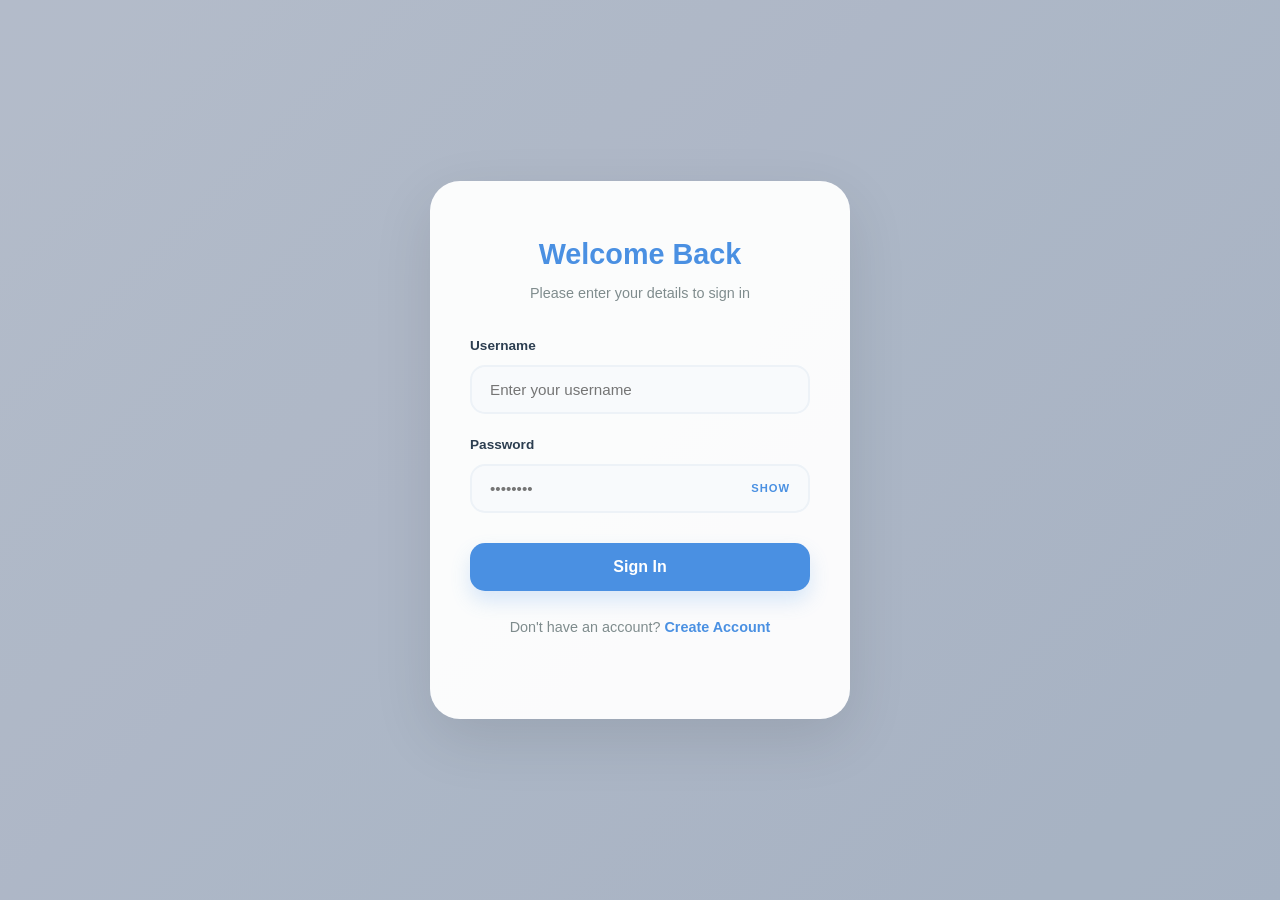
==== index.html @ c8a6bf91 "updte" ====
<!DOCTYPE html>
<html lang="en">
<head>
    <meta charset="UTF-8">
    <meta name="viewport" content="width=device-width, initial-scale=1.0">
    <title>EnglishSpace | Level Up Your English</title>
    <link rel="stylesheet" href="style.css">
    <link href="https://fonts.googleapis.com/css2?family=Poppins:wght@300;400;600;800&display=swap" rel="stylesheet">
    
    <script>
        // Logic remains the same, redirecting if not logged in
        if (localStorage.getItem("sudahLogin") !== "true") {
            window.location.href = "login.html";
        }
    </script>
</head>
<body>
    <nav>
        <a href="index.html" class="logo">EnglishSpace</a>
        <div class="nav-links">
            <a href="index.html" class="active">Home</a>
            <a href="lessons.html">Materials</a>
            <a href="dashboard.html">Quiz</a>
            <a href="about.html">About</a>
            <a href="profile.html">Profile(<span id="nav-user">Guest</span>)</a>
            <a href="#" onclick="logout()" style="color: #e74c3c; font-weight: bold;">Log Out</a>
        </div>
    </nav>

    <header class="hero-container">
        <div class="video-background">
            <video autoplay muted loop playsinline id="hero-video">
                <source src="6281210-uhd_3840_2160_24fps.mp4" type="video/mp4">
                Your browser does not support the video tag.
            </video>
        </div>
        <div class="video-overlay"></div>
        <div class="hero-content">     
            <h1>Level Up Your English</h1>
            <p>The ultimate interactive platform to master English in a fun and modern way.</p>
            <a href="dashboard.html" class="btn-main">Start Learning Now</a>
        </div>
    </header>

    <section class="container section-wrapper">
        <h2 style="color: var(--primary-blue); text-align: center; margin-bottom: 3rem;">Why EnglishSpace?</h2>
        <div class="grid">
            <div class="card" style="text-align: center;">
                <span class="card-icon-large">🚀</span>
                <h3 style="color: var(--pastel-green);">Fast Results</h3>
                <p>Bite-sized lessons designed to fit your school schedule. Learn something new in just 5 minutes.</p>
            </div>
            <div class="card" style="text-align: center;">
                <span class="card-icon-large">🎮</span>
                <h3 style="color: var(--primary-blue);">Interactive Quizzes</h3>
                <p>Test your skills with 3 difficulty levels and earn your rank as an English Pro.</p>
            </div>
            <div class="card" style="text-align: center;">
                <span class="card-icon-large">🎯</span>
                <h3 style="color: #f39c12;">Student-Focused</h3>
                <p>Forget boring textbooks. We focus on how English is actually spoken in the real world.</p>
            </div>
        </div>
    </section>

    <section class="container section-wrapper">
        <h2 style="color: var(--primary-blue); text-align: center;">Your Path to Mastery</h2>
        <p style="text-align: center; margin-bottom: 3rem; color: gray;">Follow these missions to become an English expert.</p>
        
        <div class="grid" style="text-align: left; gap: 30px;">
            <div class="path-step" style="display: flex; align-items: center; gap: 20px;">
                <span style="font-size: 3rem;">📖</span>
                <div>
                    <h3 style="color: var(--text-dark);">1. Explore Materials</h3>
                    <p>Visit the Materials page to learn the latest grammar and cool idioms.</p>
                </div>
            </div>
            <div class="path-step" style="display: flex; align-items: center; gap: 20px;">
                <span style="font-size: 3rem;">📝</span>
                <div>
                    <h3 style="color: var(--text-dark);">2. Take the Challenge</h3>
                    <p>Complete our 3-level quizzes. Each level will push your limits.</p>
                </div>
            </div>
            <div class="path-step" style="display: flex; align-items: center; gap: 20px;">
                <span style="font-size: 3rem;">🏆</span>
                <div>
                    <h3 style="color: var(--text-dark);">3. Check Your Rank</h3>
                    <p>Check the Dashboard to see if you are a Beginner, Intermediate, or Pro.</p>
                </div>
            </div>
        </div>
    </section>

    <section class="container" style="background: linear-gradient(rgba(74, 144, 226, 0.9), rgba(74, 144, 226, 0.9)); color: white; border-radius: 30px; margin-bottom: 50px; text-align: center; padding: 60px 20px;">
        <h2 style="color: white; font-size: 2.5rem; margin-bottom: 1rem;">Ready to Start Your Journey?</h2>
        <p style="font-size: 1.2rem; margin-bottom: 2rem;">Join thousands of students improving their English skills every day.</p>
        <a href="dashboard.html" class="btn-main" style="background: white; color: var(--primary-blue); font-size: 1.1rem; padding: 15px 40px; border-radius: 30px; font-weight: bold; text-decoration: none;">Open Dashboard</a>
    </section>

    <section class="container" style="text-align: center; margin-bottom: 50px;">
        <div style="background: white; padding: 15px 30px; border-radius: 20px; display: inline-block; box-shadow: 0 4px 15px rgba(0,0,0,0.05);">
            <p style="color: gray; font-size: 0.9rem; margin: 0;">
                🌐 Total Visitors: 
                <span id="visitor-count" style="font-weight: bold; color: var(--primary-blue); font-size: 1.2rem;">...</span>
            </p>
        </div>
    </section>

    <footer style="text-align: center; padding: 40px; color: gray; font-size: 0.9rem; background-color: #ffffff; border-radius: 50px 50px 0 0;">
        <p>&copy; 2026 EnglishSpace Learning Platform. All rights reserved.</p>
    </footer>

    <script>
        // 1. Update Username from LocalStorage
        document.addEventListener('DOMContentLoaded', () => {
            const savedData = JSON.parse(localStorage.getItem('userProfile'));
            if (savedData && savedData.name) {
                document.getElementById('nav-user').innerText = savedData.name;
            }
            // Fetch visitor count
            getVisitors();
        });

        // 2. Logout Function
        function logout() {
            if(confirm("Are you sure you want to log out?")) {
                localStorage.removeItem("sudahLogin");
                window.location.href = "login.html";
            }
        }

        // 3. Visitor Counter API
        async function getVisitors() {
            try {
                const namespace = "englishspace-fadil-2026-v1";
                const key = "home";
                
                const response = await fetch(`https://api.counterapi.dev/v1/${namespace}/${key}/up`);
                const data = await response.json();
                
                document.getElementById('visitor-count').innerText = data.count.toLocaleString();
            } catch (error) {
                console.error("Failed to fetch visitor data:", error);
                document.getElementById('visitor-count').innerText = "Online";
            }
        }
    </script>
</body>
</html>
---- style.css ----
/* =========================================
   VARIABLES & RESET
   ========================================= */
:root {
    --primary-blue: #4a90e2;
    --light-blue: #ebf3ff;
    --pastel-green: #50e3c2;
    --text-dark: #2c3e50;
    --white: #ffffff;
    --transition: all 0.3s ease;
}

* {
    margin: 0;
    padding: 0;
    box-sizing: border-box;
    font-family: 'Segoe UI', Tahoma, Geneva, Verdana, sans-serif;
}

body {
    background-color: var(--light-blue);
    color: var(--text-dark);
    line-height: 1.6;
    overflow-x: hidden;
}
/* Warna standar link navigasi */
.nav-links a {
    text-decoration: none;
    color: #333; /* Warna hitam abu-abu */
    font-weight: 500;
    transition: 0.3s;
}

/* Warna saat link di-hover */
.nav-links a:hover {
    color: #4a90e2;
}

/* Warna dan ketebalan khusus untuk halaman yang SEDANG DIBUKA */
.nav-links a.active {
    color: #4a90e2 !important; /* Warna biru konsisten */
    font-weight: 800 !important;   /* Lebih tebal */
}

/* =========================================
   NAVIGATION
   ========================================= */
nav {
    display: flex;
    justify-content: space-between;
    align-items: center;
    padding: 15px 5%;
    background: var(--white);
    box-shadow: 0 2px 10px rgba(0,0,0,0.1);
    position: sticky;
    top: 0;
    z-index: 1000;
}

.logo {
    font-size: 1.5rem;
    font-weight: bold;
    color: var(--primary-blue);
    text-decoration: none;
}

.nav-links {
    display: flex;
    gap: 25px;
}

.nav-links a {
    text-decoration: none;
    color: var(--text-dark);
    font-weight: 600;
    transition: var(--transition);
}

.nav-links a:hover {
    color: var(--primary-blue);
}

/* =========================================
   HERO & HEADERS
   ========================================= */
.hero-img {
    max-width: 220px;
    width: 100%;
    height: auto;
    margin: 10px auto 1rem auto;
    display: block;
}

.container {
    padding: 60px 5%;
    max-width: 1200px;
    margin: auto;
    text-align: center;
}

.library-header {
    text-align: center;
    padding: 60px 20px !important;
    background: linear-gradient(135deg, var(--primary-blue), #6c5ce7);
    color: white;
    border-radius: 0 0 50px 50px;
    margin-bottom: 40px;
}

.library-header h1 {
    color: white !important;
    font-size: clamp(2rem, 8vw, 3.5rem);
}

h1 { 
    font-size: clamp(2rem, 5vw, 3rem); 
    margin-bottom: 1rem; 
    color: var(--primary-blue); 
}

/* =========================================
   HERO VIDEO BACKGROUND
   ========================================= */
.hero-container {
    position: relative;
    width: 100%;
    height: 80vh; /* Tinggi header 80% layar */
    display: flex;
    align-items: center;
    justify-content: center;
    overflow: hidden;
    color: white; /* Ubah teks jadi putih karena background biasanya gelap */
    border-radius: 0 0 50px 50px;
}

.video-background {
    position: absolute;
    top: 0;
    left: 0;
    width: 100%;
    height: 100%;
    z-index: -2;
}

#hero-video {
    width: 100%;
    height: 100%;
    object-fit: cover; /* Video akan memenuhi area tanpa gepeng */
}

/* Overlay biar teks nggak 'balapan' sama warna video */
.video-overlay {
    position: absolute;
    top: 0;
    left: 0;
    width: 100%;
    height: 100%;
    background: rgba(0, 0, 0, 0.4); /* Hitam transparan 40% */
    z-index: -1;
}

.hero-content {
    z-index: 1;
    text-align: center;
}

/* Pastikan judul Hero jadi Putih agar kontras */
.hero-content h1 {
    color: #ffffff !important;
    text-shadow: 2px 2px 10px rgba(0,0,0,0.5);
}

.hero-content p {
    color: #f0f0f0;
    font-weight: 500;
}

/* Penyesuaian Mobile */
@media (max-width: 768px) {
    .hero-container {
        height: 60vh;
    }
}

/* Styling Header dengan Media Background */
.video-header {
    position: relative;
    height: 350px; /* Sesuaikan tinggi header */
    display: flex;
    align-items: center;
    justify-content: center;
    overflow: hidden;
    background: none !important; /* Menghilangkan gradient lama */
    border-radius: 0 0 50px 50px;
}

.header-bg {
    position: absolute;
    top: 0;
    left: 0;
    width: 100%;
    height: 100%;
    z-index: -2;
}

.bg-content {
    width: 100%;
    height: 100%;
    object-fit: cover; /* Video/Gambar akan memenuhi area tanpa gepeng */
}

.header-overlay {
    position: absolute;
    top: 0;
    left: 0;
    width: 100%;
    height: 100%;
    background: rgba(0, 0, 0, 0.4); /* Overlay hitam transparan 40% */
    z-index: -1;
}

.header-text-content {
    z-index: 1;
    text-align: center;
    color: white;
}

.header-text-content h1 {
    font-size: 3rem;
    margin-bottom: 10px;
    color: white !important;
    text-shadow: 2px 2px 10px rgba(0,0,0,0.5);
}

.header-text-content p {
    font-size: 1.1rem;
}

/* Responsif Mobile */
@media (max-width: 768px) {
    .video-header {
        height: 250px;
    }
    .header-text-content h1 {
        font-size: 2rem;
    }
}

/* Styling Khusus Banner Dashboard dengan Media */
.video-banner {
    position: relative;
    overflow: hidden;
    min-height: 250px;
    display: flex;
    align-items: center;
    justify-content: center;
    background: none !important; /* Hapus gradient biru lama */
    border-radius: 30px;
    margin-bottom: 40px;
    box-shadow: 0 10px 20px rgba(0,0,0,0.15);
}

.banner-bg {
    position: absolute;
    top: 0;
    left: 0;
    width: 100%;
    height: 100%;
    z-index: -2;
}

.banner-overlay {
    position: absolute;
    top: 0;
    left: 0;
    width: 100%;
    height: 100%;
    background: rgba(44, 62, 80, 0.6); /* Overlay biru gelap agar teks Scholar menonjol */
    z-index: -1;
}

.banner-content {
    z-index: 1;
    text-align: center;
    color: white;
    width: 100%;
    padding: 20px;
}

.banner-content h1 {
    color: white !important;
    text-shadow: 2px 2px 8px rgba(0,0,0,0.4);
    margin-bottom: 5px;
}

.rank-display {
    background: rgba(255, 255, 255, 0.15);
    backdrop-filter: blur(8px); /* Efek kaca kekinian */
    border: 1px solid rgba(255, 255, 255, 0.3);
    padding: 15px 30px;
    border-radius: 20px;
    display: inline-block;
    margin-top: 15px;
}

#rank-text {
    font-size: 1.6rem;
    font-weight: 800;
    letter-spacing: 1px;
}
/* =========================================
   CARDS & GRID (PERBAIKAN UTAMA)
   ========================================= */
.grid {
    display: grid;
    grid-template-columns: repeat(auto-fit, minmax(280px, 1fr));
    gap: 25px;
    width: 90%;
    max-width: 1100px;
    margin: 40px auto;
}

.card {
    background: var(--white);
    padding: 30px 25px;
    border-radius: 25px;
    box-shadow: 0 10px 20px rgba(0,0,0,0.05);
    transition: var(--transition);
    border: 1px solid #f0f0f0;
    display: flex;
    flex-direction: column;
    align-items: center;
    text-align: center;
    height: auto; /* Biar kotak menyesuaikan isi */
    min-height: 250px; 
    gap: 15px; /* Jarak antar elemen di dalam card agar tidak jauh */
}

.card:hover { 
    transform: translateY(-10px);
    border-color: var(--primary-blue);
}

.card p {
    font-size: 0.95rem;
    margin-bottom: 5px;
}

.card-icon-large {
    font-size: 3.5rem;
    display: block;
}

/* =========================================
   BUTTONS (RESPONSIF)
   ========================================= */
.btn-main {
    display: inline-block;
    padding: 12px 30px;
    background: var(--primary-blue);
    color: white;
    border: none;
    border-radius: 30px;
    cursor: pointer;
    font-size: 1rem;
    font-weight: bold;
    transition: var(--transition);
    text-decoration: none;
    margin-top: auto; /* Dorong tombol ke bawah tapi tetap dekat teks */
    min-width: 180px;
}

.btn-main:hover {
    transform: translateY(-3px);
    box-shadow: 0 5px 15px rgba(74, 144, 226, 0.4);
}

/* =========================================
   DASHBOARD & QUIZ SPECIFIC
   ========================================= */
.status-banner {
    background: linear-gradient(135deg, var(--primary-blue), #6ab0ff);
    color: white;
    padding: 40px 20px;
    border-radius: 30px;
    margin-bottom: 30px;
    box-shadow: 0 10px 20px rgba(0,0,0,0.1);
    text-align: center;
}

.phase-card {
    border-top: 5px solid var(--primary-blue);
}

.quiz-option { 
    display: block; 
    width: 100%; 
    padding: 15px; 
    margin: 10px 0; 
    background: white; 
    border: 2px solid var(--light-blue); 
    border-radius: 12px; 
    cursor: pointer; 
    text-align: left;
    transition: var(--transition);
}

.quiz-option:hover { border-color: var(--primary-blue); background: var(--light-blue); }
.correct { background: #2ecc71 !important; color: white; }
.wrong { background: #ff6b6b !important; color: white; }

.bar-pure {
    width: 100%;
    max-width: 60px;
    border-radius: 8px 8px 0 0;
    position: relative;
    height: 0%; /* Mulai dari 0 */
    background-color: #4a90e2; /* Pastikan ada warna default */
    display: block !important; /* Pastikan tidak tersembunyi */
}

/* Tambahkan ini biar angka di atasnya tidak hilang */
.bar-pure::after {
    content: attr(data-score);
    position: absolute;
    top: -30px; /* Jarak angka dari ujung bar */
    font-weight: 800;
    color: #333;
}
/* =========================================
   PATH MISSION (HOME)
   ========================================= */
.path-step {
    background: white;
    padding: 20px;
    border-radius: 20px;
    box-shadow: 0 4px 10px rgba(0,0,0,0.05);
    border-left: 6px solid var(--primary-blue);
    display: flex;
    align-items: center;
    gap: 20px;
    text-align: left;
    margin-bottom: 15px;
}

/* =========================================
   MOBILE OPTIMIZATION
   ========================================= */
@media (max-width: 768px) {
    nav { flex-direction: column; padding: 15px; }
    .nav-links { margin-top: 15px; gap: 10px; flex-wrap: wrap; justify-content: center; }
    
    .container { padding: 40px 20px; }
    
    .grid { width: 95%; gap: 20px; }
    
    .card { padding: 20px; min-height: auto; }
    
    .btn-main { width: 100%; max-width: 250px; }

    .path-step { flex-direction: column; text-align: center; }

    .library-header h1 { font-size: 2.2rem; }
}

/* Animasi */
@keyframes fadeIn { 
    from { opacity: 0; transform: translateY(20px); } 
    to { opacity: 1; transform: translateY(0); } 
}
.rank-card { animation: fadeIn 0.5s ease-out; }
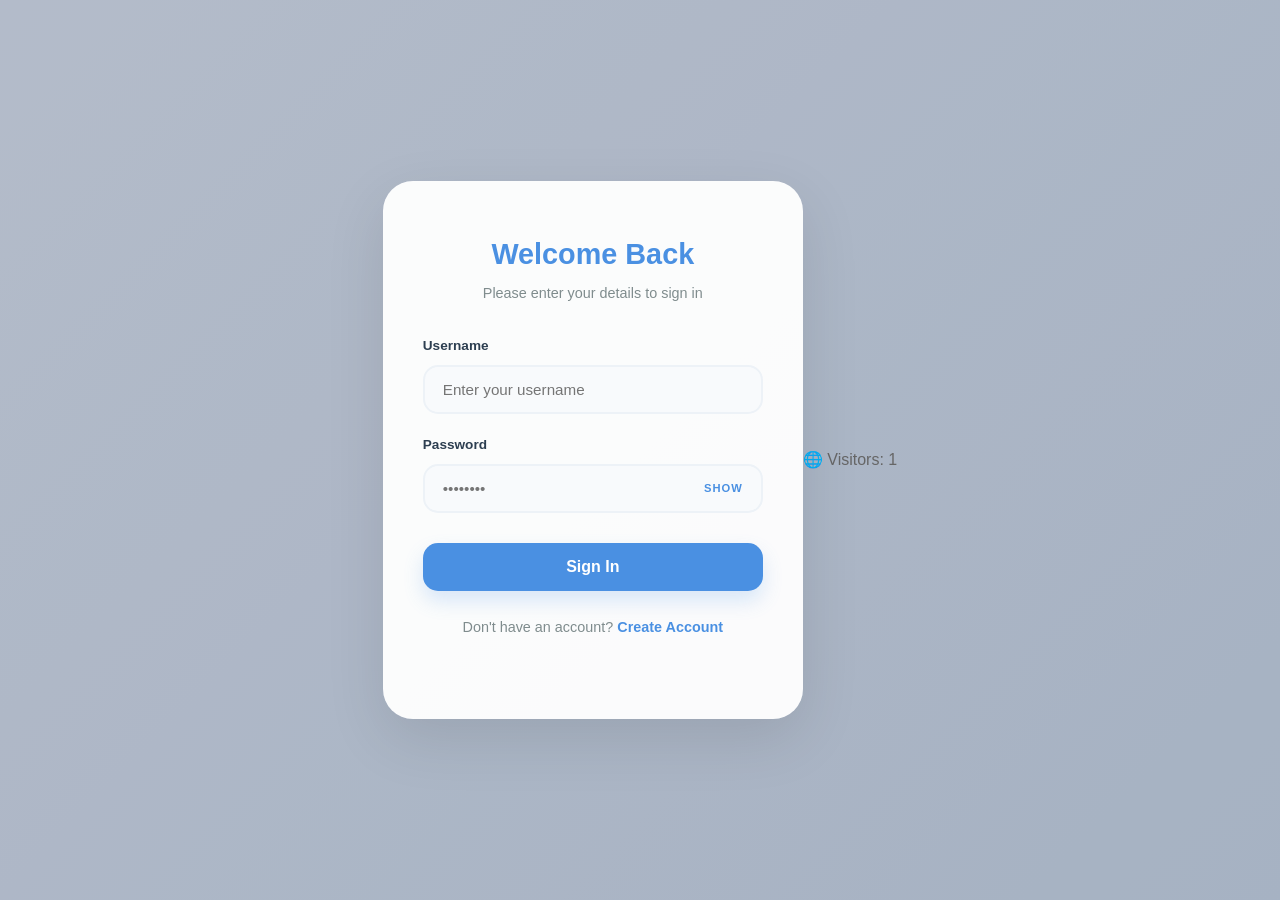
==== commit 10fd2395: "git push" ====
--- a/index.html
+++ b/index.html
@@ -12,11 +12,26 @@
         if (localStorage.getItem("sudahLogin") !== "true") {
             window.location.href = "login.html";
         }
+
+        function toggleMenu() {
+            const navLinks = document.querySelector('.nav-links');
+            navLinks.classList.toggle('active');
+        }
+
+        function logout() {
+            localStorage.removeItem("sudahLogin");
+            window.location.href = "login.html";
+        }
     </script>
 </head>
 <body>
     <nav>
         <a href="index.html" class="logo">EnglishSpace</a>
+        <button class="hamburger" onclick="toggleMenu()">
+            <span></span>
+            <span></span>
+            <span></span>
+        </button>
         <div class="nav-links">
             <a href="index.html" class="active">Home</a>
             <a href="lessons.html">Materials</a>
@@ -137,13 +152,32 @@
                 const key = "home";
                 
                 const response = await fetch(`https://api.counterapi.dev/v1/${namespace}/${key}/up`);
+                if (!response.ok) {
+                    throw new Error(`visitor counter request failed (${response.status})`);
+                }
                 const data = await response.json();
-                
-                document.getElementById('visitor-count').innerText = data.count.toLocaleString();
+                if (data && typeof data.count === 'number') {
+                    document.getElementById('visitor-count').innerText = data.count.toLocaleString();
+                } else {
+                    throw new Error('invalid visitor counter response');
+                }
             } catch (error) {
-                console.error("Failed to fetch visitor data:", error);
                 document.getElementById('visitor-count').innerText = "Online";
             }
+        }
+
+        // Track page visitor
+        window.addEventListener('load', function() {
+            trackPage('index');
+        });
+
+        function trackPage(pageName) {
+            const key = `visitors-${pageName}`;
+            let count = localStorage.getItem(key) || 0;
+            count = parseInt(count) + 1;
+            localStorage.setItem(key, count);
+            
+            // No display, as it uses API for total
         }
     </script>
 </body>
--- a/style.css
+++ b/style.css
@@ -67,6 +67,53 @@
 .nav-links {
     display: flex;
     gap: 25px;
+}
+
+.card {
+    border: 1px solid #f0f0f0;
+}
+
+.card:hover {
+    transform: translateY(-12px) scale(1.02);
+    border-color: var(--primary);
+}
+
+.rank-display {
+    background: rgba(255, 255, 255, 0.15);
+    backdrop-filter: blur(15px);
+    border: 1px solid rgba(255, 255, 255, 0.2);
+    box-shadow: 0 8px 32px 0 rgba(31, 38, 135, 0.37);
+    padding: 15px 40px;
+    font-size: 1.2rem;
+    letter-spacing: 1px;
+}
+
+/* Update di bagian CSS */
+.bar-pure {
+    /* ... style sebelumnya ... */
+    background: linear-gradient(to top, var(--primary), #81b1ff) !important;
+    box-shadow: 0 4px 15px rgba(74, 144, 226, 0.3);
+}
+
+#bar1 { background: linear-gradient(to top, #2ecc71, #82e0aa) !important; }
+#bar2 { background: linear-gradient(to top, #f1c40f, #f7dc6f) !important; }
+#bar3 { background: linear-gradient(to top, #e67e22, #eb984e) !important; }
+
+.hamburger {
+    display: none;
+    flex-direction: column;
+    cursor: pointer;
+    background: none;
+    border: none;
+    padding: 5px;
+}
+
+.hamburger span {
+    width: 25px;
+    height: 3px;
+    background: var(--text-dark);
+    margin: 3px 0;
+    transition: 0.3s;
 }
 
 .nav-links a {
@@ -447,8 +494,21 @@
    MOBILE OPTIMIZATION
    ========================================= */
 @media (max-width: 768px) {
-    nav { flex-direction: column; padding: 15px; }
-    .nav-links { margin-top: 15px; gap: 10px; flex-wrap: wrap; justify-content: center; }
+    nav { flex-direction: row; padding: 15px; justify-content: space-between; }
+    .hamburger { display: flex; }
+    .nav-links { 
+        display: none; 
+        flex-direction: column; 
+        position: absolute; 
+        top: 100%; 
+        left: 0; 
+        width: 100%; 
+        background: var(--white); 
+        box-shadow: 0 2px 10px rgba(0,0,0,0.1); 
+        padding: 20px; 
+        gap: 15px; 
+    }
+    .nav-links.active { display: flex; }
     
     .container { padding: 40px 20px; }
     
